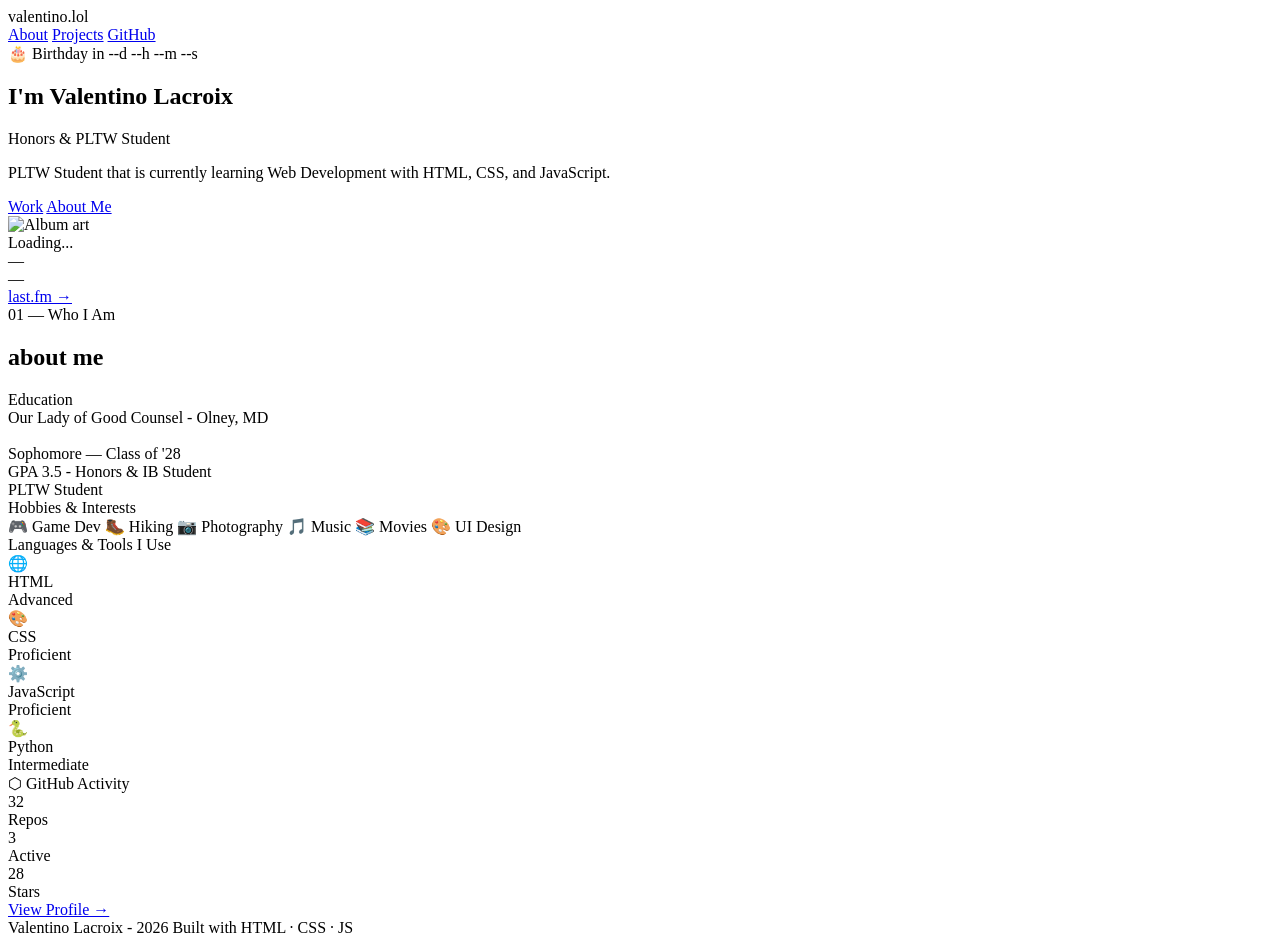
==== index.html @ 246610a3 "Update index.html" ====
<!DOCTYPE html>
<html lang="en">
<head>
  <meta charset="UTF-8">
  <meta name="viewport" content="width=device-width, initial-scale=1.0">
  <title>Portfolio</title>
  <link href="https://fonts.googleapis.com/css2?family=Syne:wght@400;600;700;800&family=DM+Mono:wght@300;400;500&display=swap" rel="stylesheet">
  <link rel="stylesheet" href="styles.css">
</head>
<body>

  <nav>
    <div class="nav-logo">valentino<span>.</span>lol</div>
    <div class="nav-links">
      <a href="#about">About</a>
      <a href="#projects">Projects</a>
      <a href="https://github.com" target="_blank">GitHub</a>
    </div>
  </nav>

  <!-- HERO -->
  <section id="hero">
    <div class="hero-bg">
      <div class="grid-lines"></div>
      <div class="hero-orb hero-orb-1"></div>
      <div class="hero-orb hero-orb-2"></div>
    </div>
    <div class="hero-content">

      <!-- Birthday Countdown -->
      <div class="bday-countdown" id="bday-countdown" title="">
        <span class="bday-label">🎂 Birthday in</span>
        <span class="bday-timer" id="bday-timer">--d --h --m --s</span>
      </div>

      <h1>
        I'm Valentino
        <span class="name-accent">Lacroix</span>
      </h1>
      <p class="hero-sub">Honors &amp; PLTW Student </p>
      <p class="hero-desc">
        PLTW Student that is currently learning Web Development with HTML, CSS, and JavaScript. 
      </p>
      <div class="hero-cta">
        <a href="#projects" class="btn-primary">Work</a>
        <a href="#about" class="btn-ghost">About Me</a>
      </div>

      <!-- Inline Now Playing -->
      <div class="hero-nowplaying" id="hero-nowplaying">
        <img id="hero-lastfm-art" src="" alt="Album art">
        <div class="hero-np-info">
          <div class="hero-np-status">
            <span class="status-dot" id="hero-status-dot"></span>
            <span id="hero-status-text">Loading...</span>
          </div>
          <div class="hero-np-track" id="hero-np-track">—</div>
          <div class="hero-np-artist" id="hero-np-artist">—</div>
        </div>
        <a href="https://www.last.fm/user/vacrtino" target="_blank" class="hero-np-lfm">last.fm →</a>
        <div class="lastfm-pulse" id="hero-lastfm-pulse"></div>
      </div>
    </div>
  </section>

  <!-- ABOUT -->
  <section id="about">
    <div class="section-label">01 — Who I Am</div>
    <h2>about me</h2>

    <div class="about-grid">

      <div class="info-card reveal">
        <div class="card-icon"></div>
        <div class="card-title">Education</div>
        <div class="card-content">

          Our Lady of Good Counsel - Olney, MD <br><br>
          <span style="color:var(--text-dim)">Sophomore — Class of '28<br>
          GPA 3.5 - Honors & IB Student<br>
          PLTW Student<br>
          </span>
          
        </div>
      </div>

      </div>

      <div class="info-card reveal" style="transition-delay:0.2s">
        <div class="card-icon"></div>
        <div class="card-title">Hobbies &amp; Interests</div>
        <div class="hobby-chips">
          <span class="chip">🎮 Game Dev</span>
          <span class="chip">🥾 Hiking</span>
          <span class="chip">📷 Photography</span>
          <span class="chip">🎵 Music</span>
          <span class="chip">📚 Movies</span>
          <span class="chip">🎨 UI Design</span>
        </div>
      </div>


      <div class="info-card skills-section reveal" style="transition-delay:0.4s">
        <div class="card-title">Languages &amp; Tools I Use</div>
        <div class="lang-grid">
          <div class="lang-item" style="--pct:85%">
            <span class="lang-icon">🌐</span>
            <div class="lang-name">HTML</div>
            <div class="lang-level">Advanced</div>
          </div>
          <div class="lang-item" style="--pct:80%">
            <span class="lang-icon">🎨</span>
            <div class="lang-name">CSS</div>
            <div class="lang-level">Proficient</div>
          </div>
          <div class="lang-item" style="--pct:75%">
            <span class="lang-icon">⚙️</span>
            <div class="lang-name">JavaScript</div>
            <div class="lang-level">Proficient</div>
          </div>
          <div class="lang-item" style="--pct:70%">
            <span class="lang-icon">🐍</span>
            <div class="lang-name">Python</div>
            <div class="lang-level">Intermediate</div>
          </div>
          </div>
        </div>
      </div>

    </div>
  </section>





      <!-- GitHub Banner -->
      <div class="github-banner reveal">
        <div class="gh-title">⬡ GitHub Activity</div>
        <div class="gh-stat"><div class="gh-num">32</div><div class="gh-label">Repos</div></div>
        <div class="gh-stat"><div class="gh-num">3</div><div class="gh-label">Active</div></div>
        <div class="gh-stat"><div class="gh-num">28</div><div class="gh-label">Stars</div></div>
        <a href="https://github.com/abcdefghijklmnopqrstuval" target="_blank" class="gh-link">View Profile →</a>
      </div>
    </div>
  </section>

  <footer>
    <span>Valentino Lacroix - 2026</span>
    <span style="color:var(--muted)">Built with HTML · CSS · JS</span>
  </footer>

  <script src="script.js"></script>
</body>
</html>
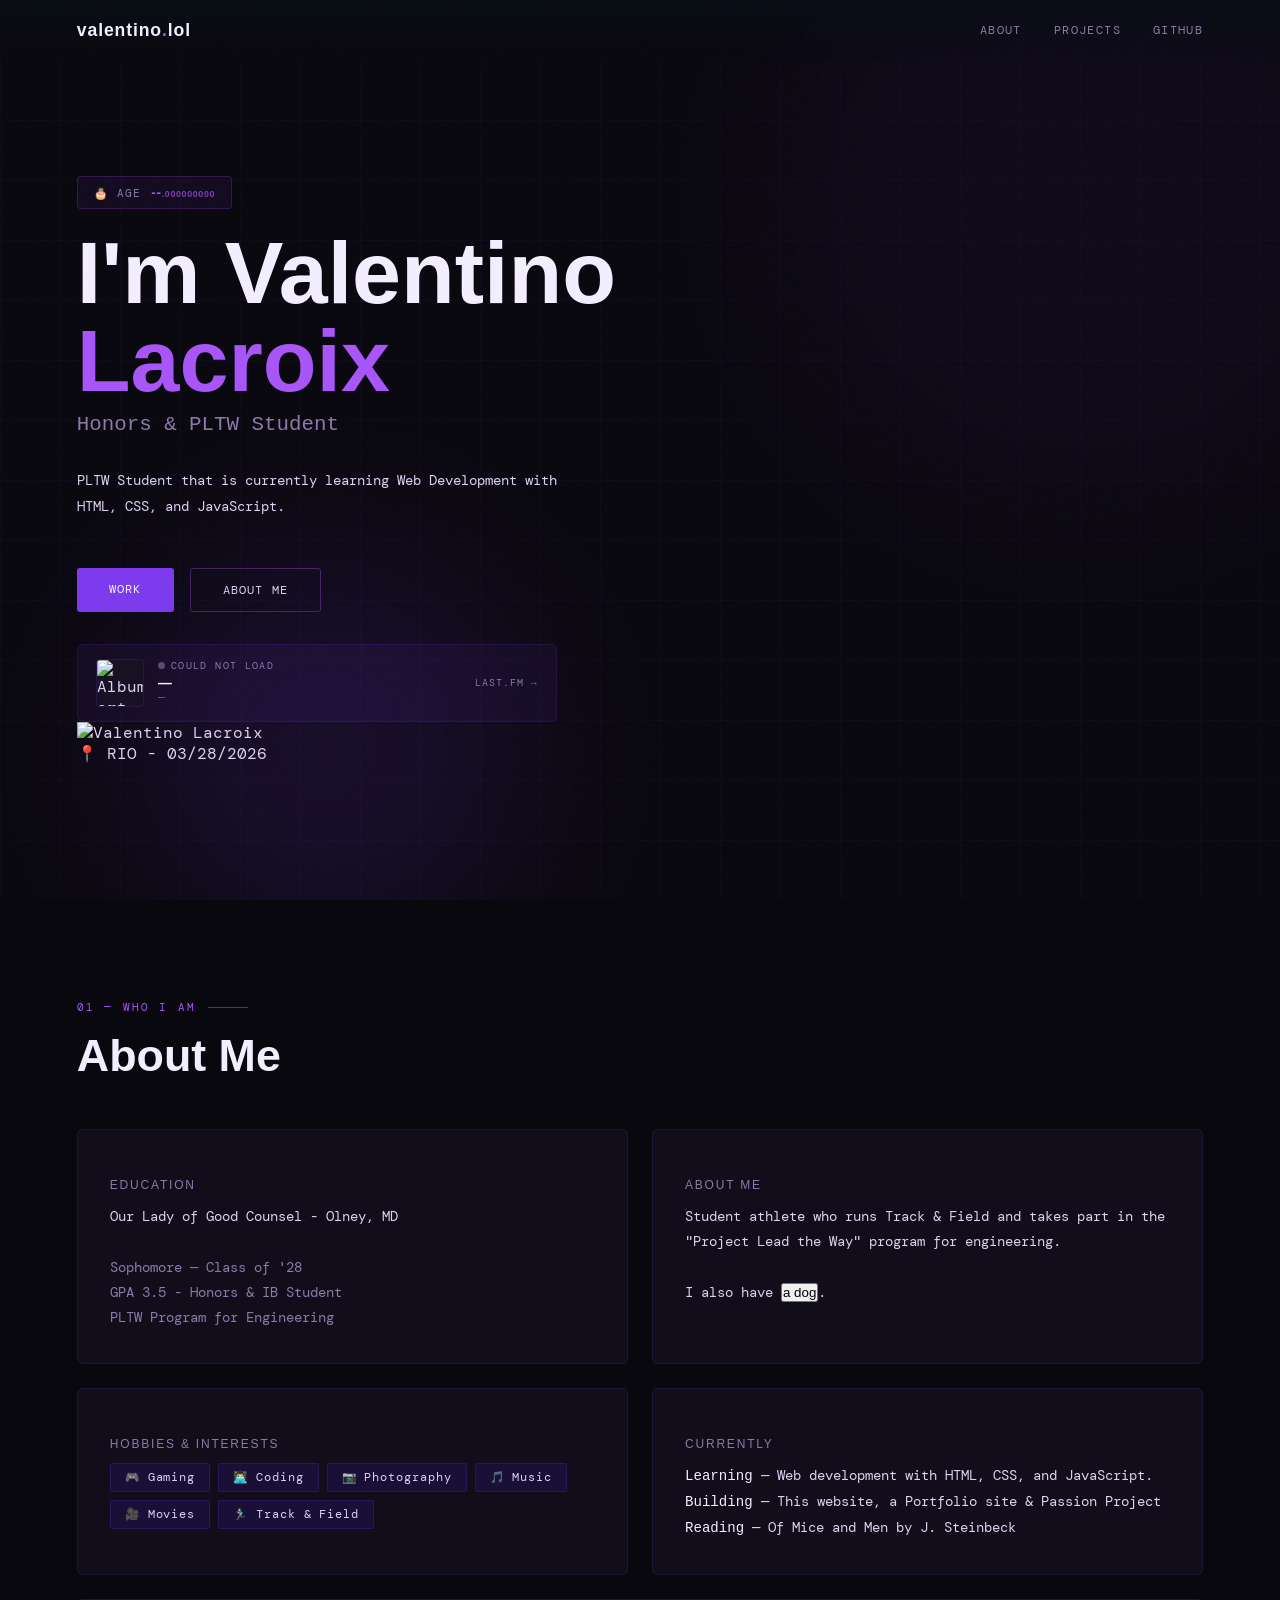
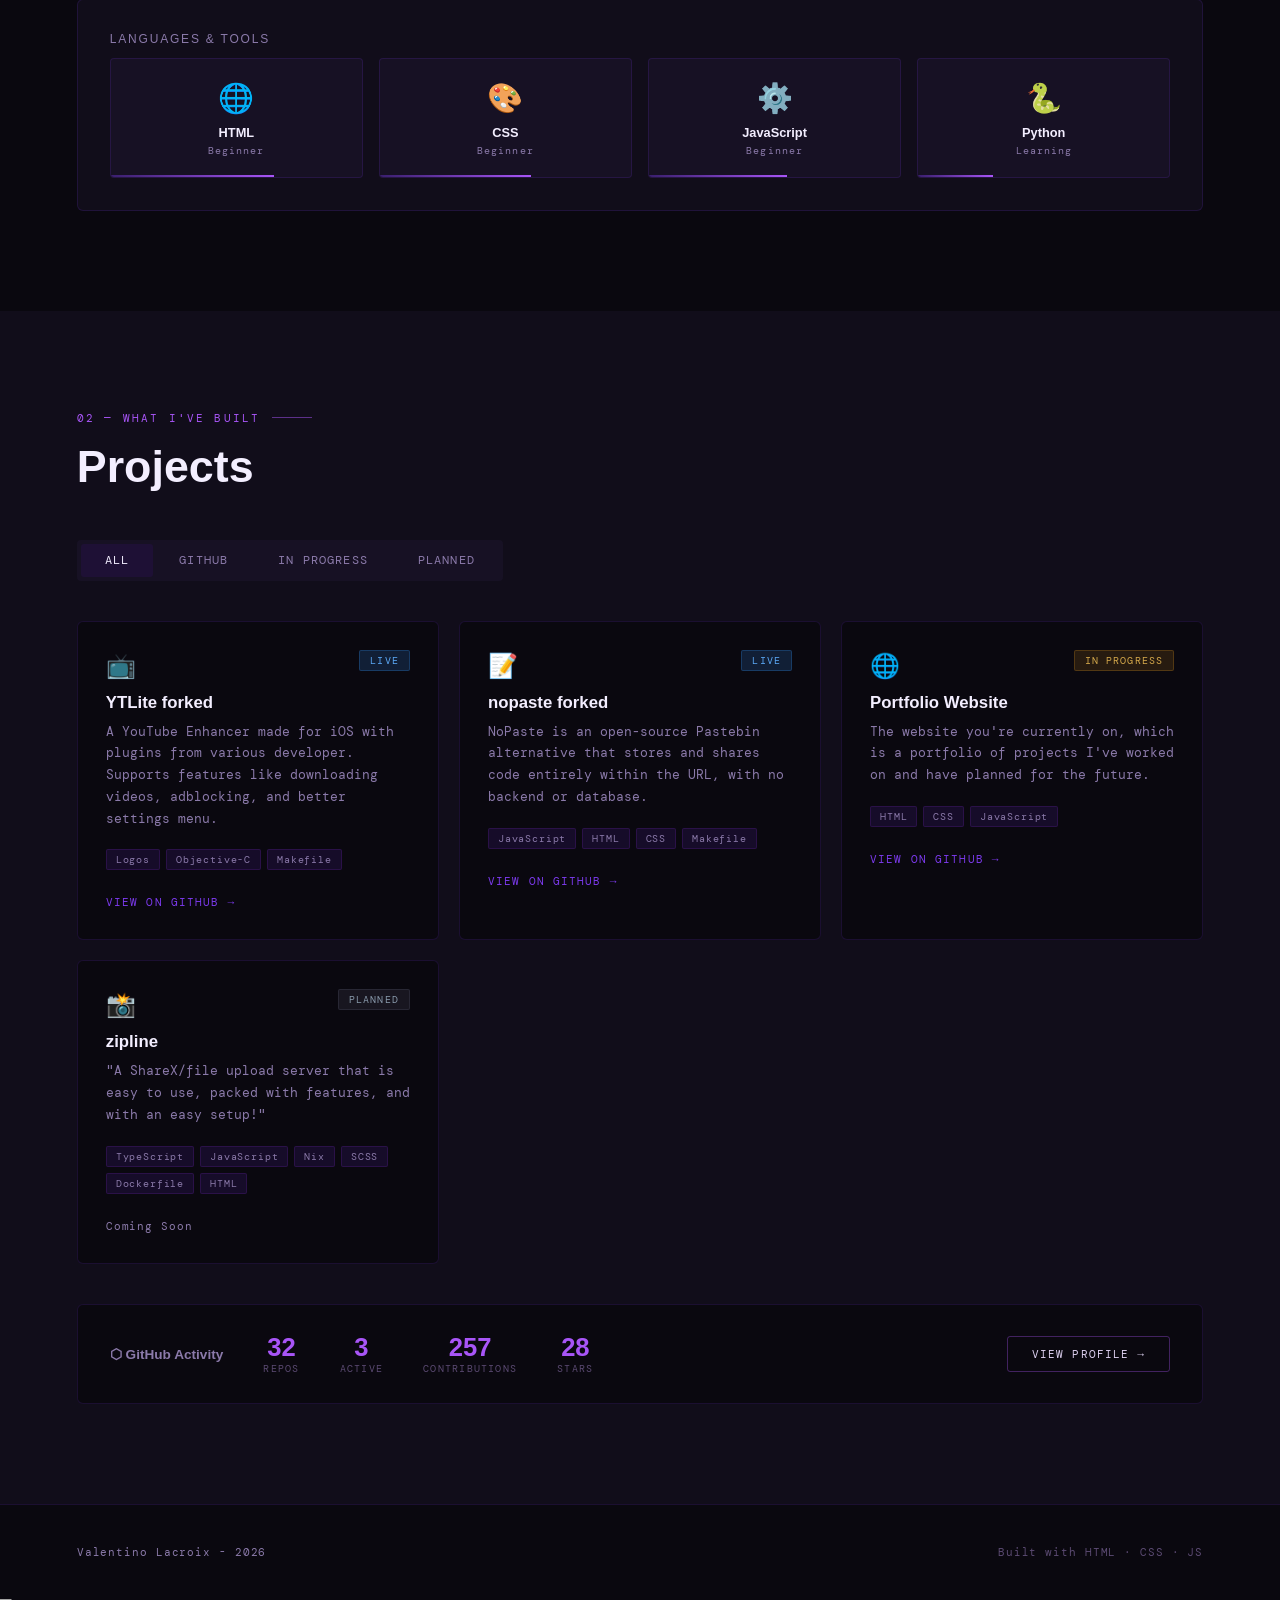
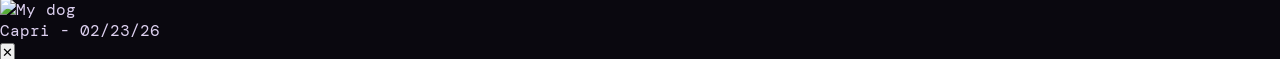
==== commit 751cf540: "final for portfolio" ====
--- a/index.html
+++ b/index.html
@@ -14,7 +14,7 @@
     <div class="nav-links">
       <a href="#about">About</a>
       <a href="#projects">Projects</a>
-      <a href="https://github.com" target="_blank">GitHub</a>
+      <a href="https://github.com/abcdefghijklmnopqrstuval" target="_blank">GitHub</a>
     </div>
   </nav>
 
@@ -27,12 +27,14 @@
     </div>
     <div class="hero-content">
 
-      <!-- Birthday Countdown -->
-      <div class="bday-countdown" id="bday-countdown" title="">
-        <span class="bday-label">🎂 Birthday in</span>
-        <span class="bday-timer" id="bday-timer">--d --h --m --s</span>
-      </div>
-
+      <!-- Live Age Counter -->
+      <div class="bday-countdown" id="bday-countdown">
+        <span class="bday-label">🎂 Age</span>
+        <span class="bday-timer"><span id="age-whole">--</span><span id="age-decimal" style="font-size:0.65em;opacity:0.7">.000000000</span></span>
+      </div>
+
+      <div class="hero-layout">
+      <div class="hero-text">
       <h1>
         I'm Valentino
         <span class="name-accent">Lacroix</span>
@@ -60,13 +62,26 @@
         <a href="https://www.last.fm/user/vacrtino" target="_blank" class="hero-np-lfm">last.fm →</a>
         <div class="lastfm-pulse" id="hero-lastfm-pulse"></div>
       </div>
-    </div>
+      </div><!-- end .hero-text -->
+
+      <!-- Hero Photo -->
+      <div class="hero-photo-col">
+        <div class="hero-photo-wrap">
+          <!-- Replace the src below with your actual photo URL or relative path -->
+          <img src="https://i.ibb.co/PGs2L98c/IMG-7497.jpg" alt="Valentino Lacroix" class="hero-photo-img">
+          <div class="hero-photo-caption">
+            <span class="hero-photo-caption-text">📍 RIO - 03/28/2026</span>
+          </div>
+        </div>
+      </div>
+      </div><!-- end .hero-layout -->
+    </div><!-- end .hero-content -->
   </section>
 
   <!-- ABOUT -->
   <section id="about">
     <div class="section-label">01 — Who I Am</div>
-    <h2>about me</h2>
+    <h2>About Me</h2>
 
     <div class="about-grid">
 
@@ -78,51 +93,65 @@
           Our Lady of Good Counsel - Olney, MD <br><br>
           <span style="color:var(--text-dim)">Sophomore — Class of '28<br>
           GPA 3.5 - Honors & IB Student<br>
-          PLTW Student<br>
+          PLTW Program for Engineering<br>
           </span>
           
         </div>
       </div>
 
+      <div class="info-card reveal" style="transition-delay:0.1s">
+        <div class="card-icon"></div>
+        <div class="card-title">About Me</div>
+        <div class="card-content">
+Student athlete who runs Track & Field and takes part in the "Project Lead the Way" program for engineering. <br><br>I also have <button class="dog-link" onclick="openDogModal(event)">a dog </button>.
+        </div>
       </div>
 
       <div class="info-card reveal" style="transition-delay:0.2s">
         <div class="card-icon"></div>
         <div class="card-title">Hobbies &amp; Interests</div>
         <div class="hobby-chips">
-          <span class="chip">🎮 Game Dev</span>
-          <span class="chip">🥾 Hiking</span>
+          <span class="chip">🎮 Gaming</span>
+          <span class="chip">👨🏻‍💻 Coding</span>
           <span class="chip">📷 Photography</span>
           <span class="chip">🎵 Music</span>
-          <span class="chip">📚 Movies</span>
-          <span class="chip">🎨 UI Design</span>
-        </div>
-      </div>
-
+          <span class="chip">🎥 Movies</span>
+          <span class="chip">🏃🏻‍♂️ Track & Field</span>
+        </div>
+      </div>
+
+      <div class="info-card reveal" style="transition-delay:0.3s">
+        <div class="card-icon"></div>
+        <div class="card-title">Currently</div>
+        <div class="card-content">
+          <strong>Learning</strong> — Web development with HTML, CSS, and JavaScript. <br>
+          <strong>Building</strong> — This website, a Portfolio site & Passion Project<br>
+          <strong>Reading</strong> — Of Mice and Men by J. Steinbeck <br>
+        </div>
+      </div>
 
       <div class="info-card skills-section reveal" style="transition-delay:0.4s">
-        <div class="card-title">Languages &amp; Tools I Use</div>
+        <div class="card-title">Languages &amp; Tools</div>
         <div class="lang-grid">
-          <div class="lang-item" style="--pct:85%">
+          <div class="lang-item" style="--pct:65%">
             <span class="lang-icon">🌐</span>
             <div class="lang-name">HTML</div>
-            <div class="lang-level">Advanced</div>
-          </div>
-          <div class="lang-item" style="--pct:80%">
+            <div class="lang-level">Beginner</div>
+          </div>
+          <div class="lang-item" style="--pct:60%">
             <span class="lang-icon">🎨</span>
             <div class="lang-name">CSS</div>
-            <div class="lang-level">Proficient</div>
-          </div>
-          <div class="lang-item" style="--pct:75%">
+            <div class="lang-level">Beginner</div>
+          </div>
+          <div class="lang-item" style="--pct:55%">
             <span class="lang-icon">⚙️</span>
             <div class="lang-name">JavaScript</div>
-            <div class="lang-level">Proficient</div>
-          </div>
-          <div class="lang-item" style="--pct:70%">
+            <div class="lang-level">Beginner</div>
+          </div>
+          <div class="lang-item" style="--pct:30%">
             <span class="lang-icon">🐍</span>
             <div class="lang-name">Python</div>
-            <div class="lang-level">Intermediate</div>
-          </div>
+            <div class="lang-level">Learning</div>
           </div>
         </div>
       </div>
@@ -131,17 +160,124 @@
   </section>
 
 
-
-
-
-      <!-- GitHub Banner -->
-      <div class="github-banner reveal">
-        <div class="gh-title">⬡ GitHub Activity</div>
-        <div class="gh-stat"><div class="gh-num">32</div><div class="gh-label">Repos</div></div>
-        <div class="gh-stat"><div class="gh-num">3</div><div class="gh-label">Active</div></div>
-        <div class="gh-stat"><div class="gh-num">28</div><div class="gh-label">Stars</div></div>
-        <a href="https://github.com/abcdefghijklmnopqrstuval" target="_blank" class="gh-link">View Profile →</a>
-      </div>
+  <!-- PROJECTS -->
+  <section id="projects">
+    <div class="section-label">02 — What I've Built</div>
+    <h2>Projects</h2>
+
+    <div class="projects-layout">
+      <div class="tab-row">
+        <button class="tab active" onclick="switchTab('all', this)">All</button>
+        <button class="tab" onclick="switchTab('github', this)">GitHub</button>
+        <button class="tab" onclick="switchTab('wip', this)">In Progress</button>
+        <button class="tab" onclick="switchTab('planned', this)">Planned</button>
+      </div>
+
+      <!-- ALL -->
+      <div class="tab-content active" id="tab-all">
+        <div class="project-card reveal">
+          <div class="project-top">
+            <span class="project-emoji">📺</span>
+            <span class="project-status status-live">Live</span>
+          </div>
+          <div class="project-name">YTLite <span class="forked-badge">forked</span></div>
+          <div class="project-desc">A YouTube Enhancer made for iOS with plugins from various developer. Supports features like downloading videos, adblocking, and better settings menu. </div>
+          <div class="project-tags">
+            <span class="ptag">Logos</span><span class="ptag">Objective-C</span><span class="ptag">Makefile</span>
+          </div>
+          <a href="https://github.com/abcdefghijklmnopqrstuval/YTLite" target="_blank" class="project-link">View on GitHub →</a>
+        </div>
+
+        <div class="project-card reveal" style="transition-delay:0.1s">
+          <div class="project-top">
+            <span class="project-emoji">📝</span>
+            <span class="project-status status-live">Live</span>
+          </div>
+          <div class="project-name">nopaste <span class="forked-badge">forked</span></div>
+          <div class="project-desc">NoPaste is an open-source Pastebin alternative that stores and shares code entirely within the URL, with no backend or database.</div>
+          <div class="project-tags">
+            <span class="ptag">JavaScript</span><span class="ptag">HTML</span><span class="ptag">CSS</span><span class="ptag">Makefile</span>
+          </div>
+          <a href="https://github.com/abcdefghijklmnopqrstuval/nopaste" target="_blank" class="project-link">View on GitHub →</a>
+        </div>
+
+        <div class="project-card reveal" style="transition-delay:0.15s">
+          <div class="project-top">
+            <span class="project-emoji">🌐</span>
+            <span class="project-status status-wip">In Progress</span>
+          </div>
+          <div class="project-name">Portfolio Website</div>
+          <div class="project-desc">The website you're currently on, which is a portfolio of projects I've worked on and have planned for the future. </div>
+          <div class="project-tags">
+            <span class="ptag">HTML</span><span class="ptag">CSS</span><span class="ptag">JavaScript</span>
+          </div>
+          <a href="https://github.com/abcdefghijklmnopqrstuval/abcdefghijklmnopqrstuval.github.io" target="_blank" class="project-link">View on GitHub →</a>
+        </div>
+
+        <div class="project-card reveal" style="transition-delay:0.25s">
+          <div class="project-top">
+            <span class="project-emoji">📸</span>
+            <span class="project-status status-planned">Planned</span>
+          </div>
+          <div class="project-name">zipline</div>
+          <div class="project-desc">"A ShareX/file upload server that is easy to use, packed with features, and with an easy setup!"</div>
+          <div class="project-tags">
+            <span class="ptag">TypeScript</span><span class="ptag">JavaScript</span><span class="ptag">Nix</span><span class="ptag">SCSS</span><span class="ptag">Dockerfile</span><span class="ptag">HTML</span>
+          </div>
+          <span style="color:var(--text-dim);font-size:0.7rem;letter-spacing:0.08em">Coming Soon</span>
+        </div>
+      </div><!-- end #tab-all -->
+
+      <!-- GITHUB -->
+      <div class="tab-content" id="tab-github">
+        <div class="project-card reveal">
+          <div class="project-top"><span class="project-emoji">📺</span><span class="project-status status-live">Live</span></div>
+          <div class="project-name">YTLite <span class="forked-badge">forked</span></div>
+          <div class="project-desc">A YouTube Enhancer made for iOS with plugins from various developer. Supports features like downloading videos, adblocking, and better settings menu.</div>
+          <div class="project-tags"><span class="ptag">Logos</span><span class="ptag">Objective-C</span><span class="ptag">Makefile</span></div>
+          <a href="https://github.com/abcdefghijklmnopqrstuval/YTLite" target="_blank" class="project-link">github.com/abcdefghijklmnopqrstuval/YTLite →</a>
+        </div>
+        <div class="project-card reveal" style="transition-delay:0.1s">
+          <div class="project-top"><span class="project-emoji">📝</span><span class="project-status status-live">Live</span></div>
+          <div class="project-name">nopaste <span class="forked-badge">forked</span></div>
+          <div class="project-desc">NoPaste is an open-source Pastebin alternative that stores and shares code entirely within the URL, with no backend or database.</div>
+          <div class="project-tags"><span class="ptag">JavaScript</span><span class="ptag">HTML</span><span class="ptag">CSS</span><span class="ptag">Makefile</span></div>
+          <a href="https://github.com/abcdefghijklmnopqrstuval/nopaste" target="_blank" class="project-link">github.com/abcdefghijklmnopqrstuval/nopaste →</a>
+        </div>
+      </div><!-- end #tab-github -->
+
+      <!-- WIP -->
+      <div class="tab-content" id="tab-wip">
+        <div class="project-card reveal">
+          <div class="project-top"><span class="project-emoji">🌐</span><span class="project-status status-wip">In Progress</span></div>
+          <div class="project-name">Portfolio Website</div>
+          <div class="project-desc">The website you're currently on, which is a portfolio of projects I've worked on and have planned for the future.</div>
+          <div class="project-tags"><span class="ptag">HTML</span><span class="ptag">CSS</span><span class="ptag">JavaScript</span></div>
+          <a href="https://github.com/abcdefghijklmnopqrstuval/abcdefghijklmnopqrstuval.github.io" target="_blank" class="project-link">View progress on GitHub →</a>
+        </div>
+      </div><!-- end #tab-wip -->
+
+      <!-- PLANNED -->
+      <div class="tab-content" id="tab-planned">
+        <div class="project-card reveal">
+          <div class="project-top"><span class="project-emoji">📸</span><span class="project-status status-planned">Planned</span></div>
+          <div class="project-name">zipline</div>
+          <div class="project-desc">"A ShareX/file upload server that is easy to use, packed with features, and with an easy setup!"</div>
+          <div class="project-tags"><span class="ptag">TypeScript</span><span class="ptag">JavaScript</span><span class="ptag">Nix</span><span class="ptag">SCSS</span><span class="ptag">Dockerfile</span><span class="ptag">HTML</span></div>
+          <span style="color:var(--text-dim);font-size:0.7rem">Coming Soon</span>
+        </div>
+      </div><!-- end #tab-planned -->
+
+    </div><!-- end .projects-layout -->
+
+    <!-- GitHub Banner — outside the tab grid so it always spans full width -->
+    <div class="github-banner reveal">
+      <div class="gh-title">⬡ GitHub Activity</div>
+      <div class="gh-stat"><div class="gh-num">32</div><div class="gh-label">Repos</div></div>
+      <div class="gh-stat"><div class="gh-num">3</div><div class="gh-label">Active</div></div>
+      <div class="gh-stat"><div class="gh-num">257</div><div class="gh-label">Contributions</div></div>
+      <div class="gh-stat"><div class="gh-num">28</div><div class="gh-label">Stars</div></div>
+      <a href="https://github.com/abcdefghijklmnopqrstuval" target="_blank" class="gh-link">View Profile →</a>
     </div>
   </section>
 
@@ -150,6 +286,15 @@
     <span style="color:var(--muted)">Built with HTML · CSS · JS</span>
   </footer>
 
+  <!-- Dog Photo Modal -->
+  <div class="dog-modal-overlay" id="dog-modal-overlay" onclick="closeDogModal()">
+    <div class="dog-modal-card" id="dog-modal-card" onclick="event.stopPropagation()">
+      <img src="https://i.ibb.co/TMZCz9xx/IMG-4483.jpg" alt="My dog" class="dog-modal-img" id="dog-modal-img">
+      <div class="dog-modal-caption">Capri - 02/23/26</div>
+      <button class="dog-modal-close" onclick="closeDogModal()">✕</button>
+    </div>
+  </div>
+
   <script src="script.js"></script>
 </body>
 </html>
--- a/styles.css
+++ b/styles.css
@@ -0,0 +1,1055 @@
+*, *::before, *::after {
+  box-sizing: border-box;
+  margin: 0;
+  padding: 0;
+}
+
+:root {
+  --bg: #0a080f;
+  --bg2: #110d1a;
+  --bg3: #171124;
+  --navy: #1e1035;
+  --blue: #3a1f6e;
+  --accent: #7c3aed;
+  --glow: #a855f7;
+  --muted: #5b4a72;
+  --text: #ddd0f0;
+  --text-dim: #8b7aaa;
+  --white: #f3eeff;
+  --border: rgba(124, 58, 237, 0.15);
+  --border-bright: rgba(168, 85, 247, 0.35);
+}
+
+html {
+  scroll-behavior: smooth;
+}
+
+body {
+  font-family: 'DM Mono', monospace;
+  background: var(--bg);
+  color: var(--text);
+  overflow-x: hidden;
+}
+
+/* ── Noise Overlay ── */
+body::before {
+  content: '';
+  position: fixed;
+  inset: 0;
+  background-image: url("data:image/svg+xml,%3Csvg viewBox='0 0 256 256' xmlns='http://www.w3.org/2000/svg'%3E%3Cfilter id='noise'%3E%3CfeTurbulence type='fractalNoise' baseFrequency='0.9' numOctaves='4' stitchTiles='stitch'/%3E%3C/filter%3E%3Crect width='100%25' height='100%25' filter='url(%23noise)' opacity='0.04'/%3E%3C/svg%3E");
+  pointer-events: none;
+  z-index: 1000;
+  opacity: 0.4;
+}
+
+/* ── Nav ── */
+nav {
+  position: fixed;
+  top: 0;
+  left: 0;
+  right: 0;
+  z-index: 500;
+  padding: 20px 6vw;
+  display: flex;
+  justify-content: space-between;
+  align-items: center;
+  background: linear-gradient(to bottom, rgba(8, 13, 20, 0.95), transparent);
+  backdrop-filter: blur(4px);
+}
+
+.nav-logo {
+  font-family: 'Syne', sans-serif;
+  font-weight: 800;
+  font-size: 1.1rem;
+  color: var(--white);
+  letter-spacing: 0.05em;
+}
+
+.nav-logo span {
+  color: var(--glow);
+}
+
+.nav-links {
+  display: flex;
+  gap: 32px;
+}
+
+.nav-links a {
+  font-size: 0.72rem;
+  letter-spacing: 0.12em;
+  text-transform: uppercase;
+  color: var(--text-dim);
+  text-decoration: none;
+  transition: color 0.2s;
+  position: relative;
+}
+
+.nav-links a::after {
+  content: '';
+  position: absolute;
+  bottom: -3px;
+  left: 0;
+  width: 0;
+  height: 1px;
+  background: var(--glow);
+  transition: width 0.3s ease;
+}
+
+.nav-links a:hover {
+  color: var(--white);
+}
+
+.nav-links a:hover::after {
+  width: 100%;
+}
+
+/* ── Hero ── */
+#hero {
+  min-height: 100vh;
+  display: flex;
+  align-items: center;
+  padding: 120px 6vw 80px;
+  position: relative;
+  overflow: hidden;
+}
+
+.hero-bg {
+  position: absolute;
+  inset: 0;
+  pointer-events: none;
+}
+
+.hero-orb {
+  position: absolute;
+  border-radius: 50%;
+  filter: blur(80px);
+  opacity: 0.12;
+}
+
+.hero-orb-1 {
+  width: 600px;
+  height: 600px;
+  background: #3a1f6e;
+  top: -100px;
+  right: -100px;
+  animation: drift1 8s ease-in-out infinite;
+}
+
+.hero-orb-2 {
+  width: 400px;
+  height: 400px;
+  background: #7c3aed;
+  bottom: -50px;
+  left: 10%;
+  animation: drift2 10s ease-in-out infinite;
+}
+
+@keyframes drift1 {
+  0%, 100% { transform: translate(0, 0); }
+  50%       { transform: translate(-30px, 30px); }
+}
+
+@keyframes drift2 {
+  0%, 100% { transform: translate(0, 0); }
+  50%       { transform: translate(20px, -20px); }
+}
+
+.grid-lines {
+  position: absolute;
+  inset: 0;
+  pointer-events: none;
+  background-image:
+    linear-gradient(rgba(124, 58, 237, 0.04) 1px, transparent 1px),
+    linear-gradient(90deg, rgba(124, 58, 237, 0.04) 1px, transparent 1px);
+  background-size: 60px 60px;
+}
+
+.hero-content {
+  position: relative;
+  max-width: 780px;
+}
+
+.hero-tag {
+  display: inline-flex;
+  align-items: center;
+  gap: 8px;
+  font-size: 0.7rem;
+  letter-spacing: 0.18em;
+  text-transform: uppercase;
+  color: var(--glow);
+  margin-bottom: 24px;
+  opacity: 0;
+  animation: fadeUp 0.6s 0.2s forwards;
+}
+
+.hero-tag::before {
+  content: '';
+  width: 24px;
+  height: 1px;
+  background: var(--glow);
+}
+
+h1 {
+  font-family: 'Syne', sans-serif;
+  font-size: clamp(3rem, 7vw, 5.5rem);
+  font-weight: 800;
+  line-height: 1.0;
+  color: var(--white);
+  margin-bottom: 8px;
+  opacity: 0;
+  animation: fadeUp 0.6s 0.35s forwards;
+}
+
+h1 .name-accent {
+  color: var(--glow);
+  display: block;
+}
+
+.hero-sub {
+  font-size: clamp(1rem, 2vw, 1.3rem);
+  color: var(--text-dim);
+  margin-bottom: 32px;
+  font-weight: 300;
+  opacity: 0;
+  animation: fadeUp 0.6s 0.5s forwards;
+}
+
+.hero-desc {
+  max-width: 520px;
+  font-size: 0.85rem;
+  line-height: 1.9;
+  color: var(--text);
+  margin-bottom: 48px;
+  opacity: 0;
+  animation: fadeUp 0.6s 0.65s forwards;
+}
+
+.hero-cta {
+  display: flex;
+  gap: 16px;
+  flex-wrap: wrap;
+  opacity: 0;
+  animation: fadeUp 0.6s 0.8s forwards;
+}
+
+/* ── Buttons ── */
+.btn-primary {
+  padding: 13px 32px;
+  font-family: 'DM Mono', monospace;
+  font-size: 0.75rem;
+  letter-spacing: 0.1em;
+  text-transform: uppercase;
+  background: var(--accent);
+  color: var(--white);
+  border: none;
+  border-radius: 3px;
+  cursor: pointer;
+  transition: all 0.2s;
+  text-decoration: none;
+  display: inline-block;
+  position: relative;
+  overflow: hidden;
+}
+
+.btn-primary::before {
+  content: '';
+  position: absolute;
+  inset: 0;
+  background: linear-gradient(45deg, transparent 30%, rgba(255, 255, 255, 0.1) 50%, transparent 70%);
+  transform: translateX(-100%);
+  transition: transform 0.4s;
+}
+
+.btn-primary:hover::before {
+  transform: translateX(100%);
+}
+
+.btn-primary:hover {
+  background: var(--glow);
+  transform: translateY(-2px);
+  box-shadow: 0 8px 24px rgba(59, 158, 255, 0.3);
+}
+
+.btn-ghost {
+  padding: 13px 32px;
+  font-family: 'DM Mono', monospace;
+  font-size: 0.75rem;
+  letter-spacing: 0.1em;
+  text-transform: uppercase;
+  background: transparent;
+  color: var(--text);
+  border: 1px solid var(--border-bright);
+  border-radius: 3px;
+  cursor: pointer;
+  transition: all 0.2s;
+  text-decoration: none;
+  display: inline-block;
+}
+
+.btn-ghost:hover {
+  border-color: var(--glow);
+  color: var(--white);
+  transform: translateY(-2px);
+}
+
+/* ── Sections ── */
+section {
+  padding: 100px 6vw;
+  width: 100%;
+  box-sizing: border-box;
+}
+
+.section-label {
+  font-size: 0.68rem;
+  letter-spacing: 0.2em;
+  text-transform: uppercase;
+  color: var(--glow);
+  display: flex;
+  align-items: center;
+  gap: 12px;
+  margin-bottom: 16px;
+}
+
+.section-label::after {
+  content: '';
+  flex: 0 0 40px;
+  height: 1px;
+  background: var(--glow);
+  opacity: 0.5;
+}
+
+h2 {
+  font-family: 'Syne', sans-serif;
+  font-weight: 700;
+  font-size: clamp(1.8rem, 3.5vw, 2.8rem);
+  color: var(--white);
+  margin-bottom: 48px;
+}
+
+/* ── About ── */
+#about {
+  background: var(--bg);
+}
+
+.about-grid {
+  display: grid;
+  grid-template-columns: 1fr 1fr;
+  gap: 24px;
+  width: 100%;
+}
+
+.info-card {
+  background: var(--bg2);
+  border: 1px solid var(--border);
+  border-radius: 6px;
+  padding: 32px;
+  transition: border-color 0.3s, transform 0.3s, box-shadow 0.3s;
+  position: relative;
+  overflow: hidden;
+}
+
+.info-card::before {
+  content: '';
+  position: absolute;
+  top: 0;
+  left: 0;
+  right: 0;
+  height: 2px;
+  background: linear-gradient(90deg, transparent, var(--accent), transparent);
+  opacity: 0;
+  transition: opacity 0.3s;
+}
+
+.info-card:hover {
+  border-color: var(--border-bright);
+  transform: translateY(-4px);
+  box-shadow: 0 16px 40px rgba(0, 0, 0, 0.4);
+}
+
+.info-card:hover::before {
+  opacity: 1;
+}
+
+.card-icon {
+  font-size: 1.4rem;
+  margin-bottom: 16px;
+  filter: grayscale(0.3);
+}
+
+.card-title {
+  font-family: 'Syne', sans-serif;
+  font-size: 0.75rem;
+  letter-spacing: 0.15em;
+  text-transform: uppercase;
+  color: var(--text-dim);
+  margin-bottom: 12px;
+}
+
+.card-content {
+  font-size: 0.88rem;
+  line-height: 1.8;
+  color: var(--text);
+}
+
+.card-content strong {
+  color: var(--white);
+  font-weight: 500;
+}
+
+/* ── Hobby Chips ── */
+.hobby-chips {
+  display: flex;
+  flex-wrap: wrap;
+  gap: 8px;
+  margin-top: 4px;
+}
+
+.chip {
+  padding: 6px 14px;
+  border-radius: 2px;
+  font-size: 0.72rem;
+  letter-spacing: 0.08em;
+  background: rgba(52, 26, 122, 0.3);
+  border: 1px solid rgba(95, 45, 210, 0.2);
+  color: var(--text);
+  cursor: default;
+  transition: all 0.2s;
+}
+
+.chip:hover {
+  background: rgba(95, 45, 210, 0.2);
+  border-color: var(--accent);
+  color: var(--white);
+}
+
+/* ── Languages ── */
+.skills-section {
+  grid-column: 1 / -1;
+}
+
+.lang-grid {
+  display: flex;
+  gap: 16px;
+  flex-wrap: wrap;
+}
+
+.lang-item {
+  flex: 1;
+  min-width: 120px;
+  background: var(--bg3);
+  border: 1px solid var(--border);
+  border-radius: 4px;
+  padding: 20px 16px;
+  text-align: center;
+  transition: all 0.25s;
+  position: relative;
+  overflow: hidden;
+}
+
+.lang-item::after {
+  content: '';
+  position: absolute;
+  bottom: 0;
+  left: 0;
+  height: 2px;
+  width: var(--pct);
+  background: linear-gradient(90deg, var(--blue), var(--glow));
+}
+
+.lang-item:hover {
+  border-color: var(--border-bright);
+  background: var(--navy);
+  transform: translateY(-3px);
+}
+
+.lang-icon {
+  font-size: 1.8rem;
+  margin-bottom: 8px;
+  display: block;
+}
+
+.lang-name {
+  font-family: 'Syne', sans-serif;
+  font-size: 0.8rem;
+  font-weight: 600;
+  color: var(--white);
+}
+
+.lang-level {
+  font-size: 0.65rem;
+  color: var(--text-dim);
+  margin-top: 4px;
+  letter-spacing: 0.1em;
+}
+
+/* ── Projects ── */
+#projects {
+  background: var(--bg2);
+}
+
+.projects-layout {
+  width: 100%;
+}
+
+.tab-row {
+  display: flex;
+  gap: 2px;
+  margin-bottom: 40px;
+  background: var(--bg3);
+  border-radius: 4px;
+  padding: 4px;
+  width: fit-content;
+}
+
+.tab {
+  padding: 9px 24px;
+  font-family: 'DM Mono', monospace;
+  font-size: 0.72rem;
+  letter-spacing: 0.1em;
+  text-transform: uppercase;
+  color: var(--text-dim);
+  background: transparent;
+  border: none;
+  border-radius: 3px;
+  cursor: pointer;
+  transition: all 0.2s;
+}
+
+.tab.active {
+  background: var(--navy);
+  color: var(--white);
+}
+
+.tab:hover:not(.active) {
+  color: var(--text);
+}
+
+.tab-content {
+  display: none;
+}
+
+.tab-content.active {
+  display: grid;
+  grid-template-columns: repeat(auto-fill, minmax(300px, 1fr));
+  gap: 20px;
+}
+
+.project-card {
+  background: var(--bg);
+  border: 1px solid var(--border);
+  border-radius: 6px;
+  padding: 28px;
+  transition: all 0.3s;
+  position: relative;
+  overflow: hidden;
+}
+
+.project-card::before {
+  content: '';
+  position: absolute;
+  top: 0;
+  left: 0;
+  right: 0;
+  height: 1px;
+  background: linear-gradient(90deg, transparent, var(--accent), transparent);
+  transform: scaleX(0);
+  transition: transform 0.3s;
+}
+
+.project-card:hover {
+  border-color: var(--border-bright);
+  transform: translateY(-5px);
+  box-shadow: 0 20px 50px rgba(0, 0, 0, 0.5);
+}
+
+.project-card:hover::before {
+  transform: scaleX(1);
+}
+
+.project-top {
+  display: flex;
+  justify-content: space-between;
+  align-items: flex-start;
+  margin-bottom: 12px;
+}
+
+.project-emoji {
+  font-size: 1.5rem;
+}
+
+.project-status {
+  font-size: 0.6rem;
+  letter-spacing: 0.12em;
+  text-transform: uppercase;
+  padding: 3px 10px;
+  border-radius: 2px;
+}
+
+.status-live {
+  background: rgba(45, 125, 210, 0.2);
+  color: #5ba8f5;
+  border: 1px solid rgba(45, 125, 210, 0.3);
+}
+
+.status-wip {
+  background: rgba(210, 140, 30, 0.15);
+  color: #d4a84b;
+  border: 1px solid rgba(210, 140, 30, 0.25);
+}
+
+.status-planned {
+  background: rgba(80, 80, 100, 0.2);
+  color: #8899aa;
+  border: 1px solid rgba(80, 80, 100, 0.3);
+}
+
+.project-name {
+  font-family: 'Syne', sans-serif;
+  font-weight: 700;
+  font-size: 1.05rem;
+  color: var(--white);
+  margin-bottom: 8px;
+}
+
+.project-desc {
+  font-size: 0.8rem;
+  line-height: 1.7;
+  color: var(--text-dim);
+  margin-bottom: 20px;
+}
+
+.project-tags {
+  display: flex;
+  gap: 6px;
+  flex-wrap: wrap;
+  margin-bottom: 20px;
+}
+
+.ptag {
+  font-size: 0.65rem;
+  letter-spacing: 0.08em;
+  padding: 3px 9px;
+  background: rgba(60, 26, 122, 0.25);
+  border: 1px solid rgba(136, 45, 210, 0.18);
+  border-radius: 2px;
+  color: var(--text-dim);
+}
+
+.project-link {
+  font-size: 0.7rem;
+  letter-spacing: 0.1em;
+  text-transform: uppercase;
+  color: var(--accent);
+  text-decoration: none;
+  display: inline-flex;
+  align-items: center;
+  gap: 6px;
+  transition: color 0.2s, gap 0.2s;
+}
+
+.project-link:hover {
+  color: var(--glow);
+  gap: 10px;
+}
+
+/* ── GitHub Banner ── */
+.github-banner {
+  margin-top: 40px;
+  padding: 28px 32px;
+  background: var(--bg);
+  border: 1px solid var(--border);
+  border-radius: 6px;
+  display: flex;
+  align-items: center;
+  gap: 40px;
+  flex-wrap: wrap;
+}
+
+.gh-title {
+  font-family: 'Syne', sans-serif;
+  font-size: 0.85rem;
+  color: var(--text-dim);
+  font-weight: 600;
+  flex: 0 0 auto;
+}
+
+.gh-stat {
+  text-align: center;
+}
+
+.gh-num {
+  font-family: 'Syne', sans-serif;
+  font-size: 1.6rem;
+  font-weight: 800;
+  color: var(--glow);
+}
+
+.gh-label {
+  font-size: 0.65rem;
+  letter-spacing: 0.12em;
+  text-transform: uppercase;
+  color: var(--muted);
+}
+
+.gh-link {
+  margin-left: auto;
+  padding: 10px 24px;
+  font-family: 'DM Mono', monospace;
+  font-size: 0.7rem;
+  letter-spacing: 0.1em;
+  text-transform: uppercase;
+  background: transparent;
+  border: 1px solid var(--border-bright);
+  color: var(--text);
+  border-radius: 3px;
+  cursor: pointer;
+  transition: all 0.2s;
+  text-decoration: none;
+}
+
+.gh-link:hover {
+  background: var(--navy);
+  border-color: var(--glow);
+  color: var(--white);
+}
+
+/* ── Footer ── */
+footer {
+  padding: 40px 6vw;
+  border-top: 1px solid var(--border);
+  display: flex;
+  justify-content: space-between;
+  align-items: center;
+  font-size: 0.7rem;
+  color: var(--text-dim);
+  letter-spacing: 0.08em;
+}
+
+/* ── Animations ── */
+@keyframes fadeUp {
+  from {
+    opacity: 0;
+    transform: translateY(20px);
+  }
+  to {
+    opacity: 1;
+    transform: translateY(0);
+  }
+}
+
+.reveal {
+  opacity: 0;
+  transform: translateY(24px);
+  transition: opacity 0.6s ease, transform 0.6s ease;
+}
+
+.reveal.visible {
+  opacity: 1;
+  transform: translateY(0);
+}
+
+/* ── Scrollbar ── */
+::-webkit-scrollbar { width: 4px; }
+::-webkit-scrollbar-track { background: var(--bg); }
+::-webkit-scrollbar-thumb { background: var(--blue); border-radius: 2px; }
+
+/* ── Now Playing / Last.fm ── */
+#nowplaying {
+  background: var(--bg2);
+}
+
+.lastfm-wrapper {
+  width: 100%;
+}
+
+.lastfm-card {
+  display: flex;
+  align-items: center;
+  gap: 32px;
+  background: var(--bg);
+  border: 1px solid var(--border);
+  border-radius: 8px;
+  padding: 32px;
+  transition: border-color 0.3s, box-shadow 0.3s;
+  flex-wrap: wrap;
+}
+
+.lastfm-card:hover {
+  border-color: var(--border-bright);
+  box-shadow: 0 16px 48px rgba(0, 0, 0, 0.4);
+}
+
+.lastfm-art-wrap {
+  position: relative;
+  flex-shrink: 0;
+}
+
+.lastfm-art-wrap img {
+  width: 100px;
+  height: 100px;
+  border-radius: 6px;
+  object-fit: cover;
+  display: block;
+  background: var(--bg3);
+  border: 1px solid var(--border);
+}
+
+/* Pulsing ring shown when currently scrobbling */
+.lastfm-pulse {
+  position: absolute;
+  inset: -5px;
+  border-radius: 10px;
+  border: 2px solid var(--glow);
+  opacity: 0;
+  pointer-events: none;
+  animation: pulseRing 2s ease-in-out infinite;
+}
+
+.lastfm-pulse.active {
+  opacity: 1;
+}
+
+@keyframes pulseRing {
+  0%, 100% { opacity: 0.6; transform: scale(1); }
+  50%       { opacity: 0.15; transform: scale(1.06); }
+}
+
+.lastfm-info {
+  flex: 1;
+  min-width: 180px;
+}
+
+.lastfm-status {
+  display: flex;
+  align-items: center;
+  gap: 8px;
+  font-size: 0.68rem;
+  letter-spacing: 0.14em;
+  text-transform: uppercase;
+  color: var(--text-dim);
+  margin-bottom: 10px;
+}
+
+.status-dot {
+  width: 7px;
+  height: 7px;
+  border-radius: 50%;
+  background: var(--muted);
+  flex-shrink: 0;
+  transition: background 0.3s;
+}
+
+.status-dot.live {
+  background: var(--glow);
+  box-shadow: 0 0 6px var(--glow);
+  animation: dotPulse 1.5s ease-in-out infinite;
+}
+
+@keyframes dotPulse {
+  0%, 100% { opacity: 1; }
+  50%       { opacity: 0.4; }
+}
+
+.lastfm-track {
+  font-family: 'Syne', sans-serif;
+  font-size: 1.15rem;
+  font-weight: 700;
+  color: var(--white);
+  margin-bottom: 4px;
+  white-space: nowrap;
+  overflow: hidden;
+  text-overflow: ellipsis;
+  max-width: 400px;
+}
+
+.lastfm-artist {
+  font-size: 0.9rem;
+  color: var(--accent);
+  margin-bottom: 4px;
+}
+
+.lastfm-album {
+  font-size: 0.75rem;
+  color: var(--text-dim);
+  font-style: italic;
+}
+
+.lastfm-scrobbles {
+  text-align: right;
+  display: flex;
+  flex-direction: column;
+  align-items: flex-end;
+  gap: 6px;
+  margin-left: auto;
+}
+
+.lastfm-link {
+  font-size: 0.68rem;
+  letter-spacing: 0.1em;
+  text-transform: uppercase;
+  color: var(--accent);
+  text-decoration: none;
+  transition: color 0.2s;
+  margin-top: 4px;
+}
+
+.lastfm-link:hover {
+  color: var(--glow);
+}
+
+.lastfm-error {
+  font-size: 0.8rem;
+  color: var(--text-dim);
+  font-style: italic;
+}
+
+/* ── Birthday Countdown ── */
+.bday-countdown {
+  display: inline-flex;
+  align-items: center;
+  gap: 10px;
+  margin-bottom: 20px;
+  padding: 8px 16px;
+  background: rgba(124, 58, 237, 0.08);
+  border: 1px solid rgba(168, 85, 247, 0.2);
+  border-radius: 4px;
+  cursor: default;
+  transition: background 0.2s, border-color 0.2s;
+  position: relative;
+  opacity: 0;
+  animation: fadeUp 0.6s 0.05s forwards;
+}
+
+.bday-countdown:hover {
+  background: rgba(124, 58, 237, 0.15);
+  border-color: rgba(168, 85, 247, 0.45);
+}
+
+.bday-countdown:hover .bday-timer::after {
+  opacity: 1;
+}
+
+.bday-label {
+  font-size: 0.68rem;
+  letter-spacing: 0.1em;
+  text-transform: uppercase;
+  color: var(--text-dim);
+}
+
+.bday-timer {
+  font-family: 'Syne', sans-serif;
+  font-size: 0.85rem;
+  font-weight: 700;
+  color: var(--glow);
+  letter-spacing: 0.05em;
+  font-variant-numeric: tabular-nums;
+}
+
+/* Tooltip on hover showing age + birthday */
+.bday-tooltip {
+  position: absolute;
+  top: calc(100% + 8px);
+  left: 0;
+  background: var(--bg3);
+  border: 1px solid var(--border-bright);
+  border-radius: 4px;
+  padding: 8px 14px;
+  font-size: 0.72rem;
+  color: var(--text);
+  white-space: nowrap;
+  pointer-events: none;
+  opacity: 0;
+  transform: translateY(-4px);
+  transition: opacity 0.2s, transform 0.2s;
+  z-index: 10;
+}
+
+.bday-countdown:hover .bday-tooltip {
+  opacity: 1;
+  transform: translateY(0);
+}
+
+/* ── Hero Inline Now Playing ── */
+.hero-nowplaying {
+  display: flex;
+  align-items: center;
+  gap: 14px;
+  margin-top: 32px;
+  padding: 14px 18px;
+  background: rgba(124, 58, 237, 0.07);
+  border: 1px solid var(--border);
+  border-radius: 6px;
+  max-width: 480px;
+  position: relative;
+  overflow: hidden;
+  transition: border-color 0.3s, background 0.3s;
+}
+
+.hero-nowplaying:hover {
+  border-color: var(--border-bright);
+  background: rgba(124, 58, 237, 0.12);
+}
+
+.hero-nowplaying img {
+  width: 48px;
+  height: 48px;
+  border-radius: 4px;
+  object-fit: cover;
+  flex-shrink: 0;
+  background: var(--bg3);
+  border: 1px solid var(--border);
+}
+
+.hero-np-info {
+  flex: 1;
+  min-width: 0;
+}
+
+.hero-np-status {
+  display: flex;
+  align-items: center;
+  gap: 6px;
+  font-size: 0.62rem;
+  letter-spacing: 0.14em;
+  text-transform: uppercase;
+  color: var(--text-dim);
+  margin-bottom: 3px;
+}
+
+.hero-np-track {
+  font-family: 'Syne', sans-serif;
+  font-size: 0.88rem;
+  font-weight: 700;
+  color: var(--white);
+  white-space: nowrap;
+  overflow: hidden;
+  text-overflow: ellipsis;
+}
+
+.hero-np-artist {
+  font-size: 0.72rem;
+  color: var(--accent);
+  white-space: nowrap;
+  overflow: hidden;
+  text-overflow: ellipsis;
+}
+
+.hero-np-lfm {
+  font-size: 0.62rem;
+  letter-spacing: 0.1em;
+  text-transform: uppercase;
+  color: var(--text-dim);
+  text-decoration: none;
+  flex-shrink: 0;
+  transition: color 0.2s;
+}
+
+.hero-np-lfm:hover {
+  color: var(--glow);
+}
+
+/* reuse pulse from lastfm card */
+.hero-nowplaying .lastfm-pulse {
+  inset: -4px;
+  border-radius: 8px;
+}
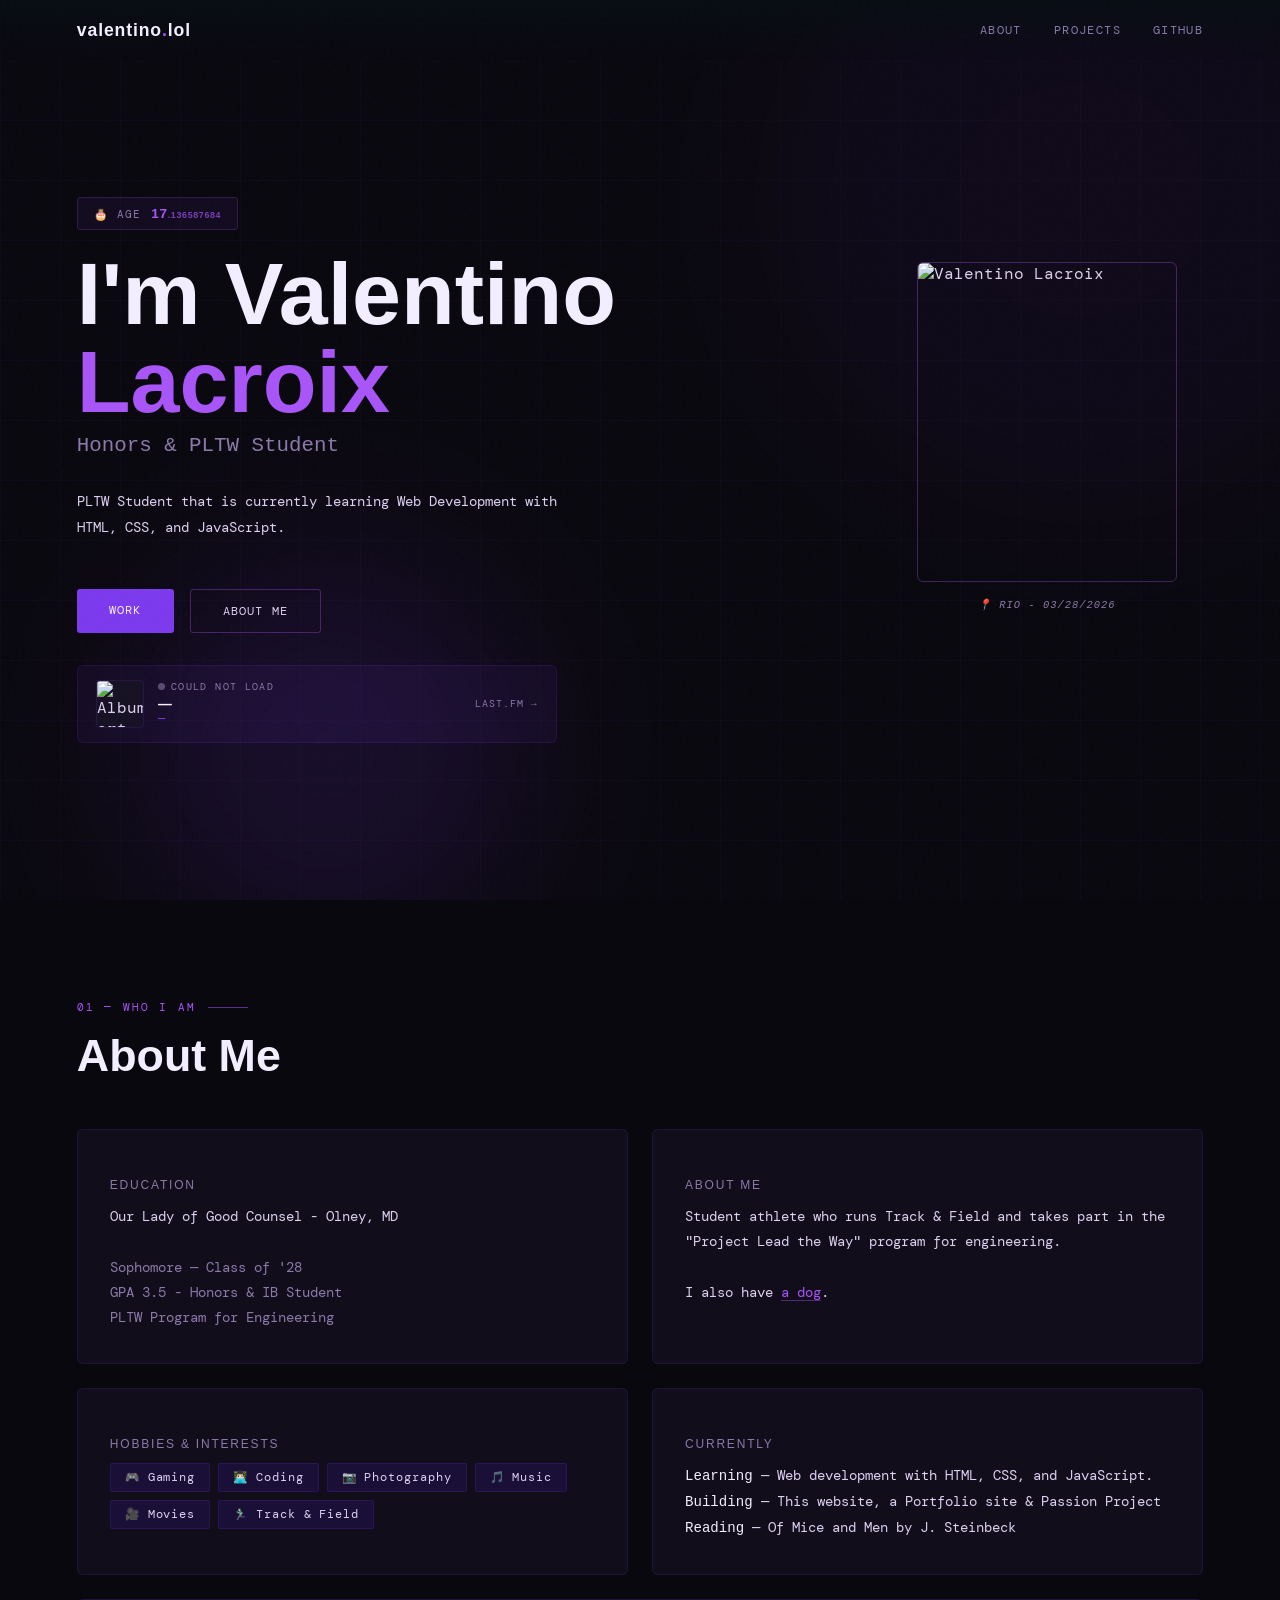
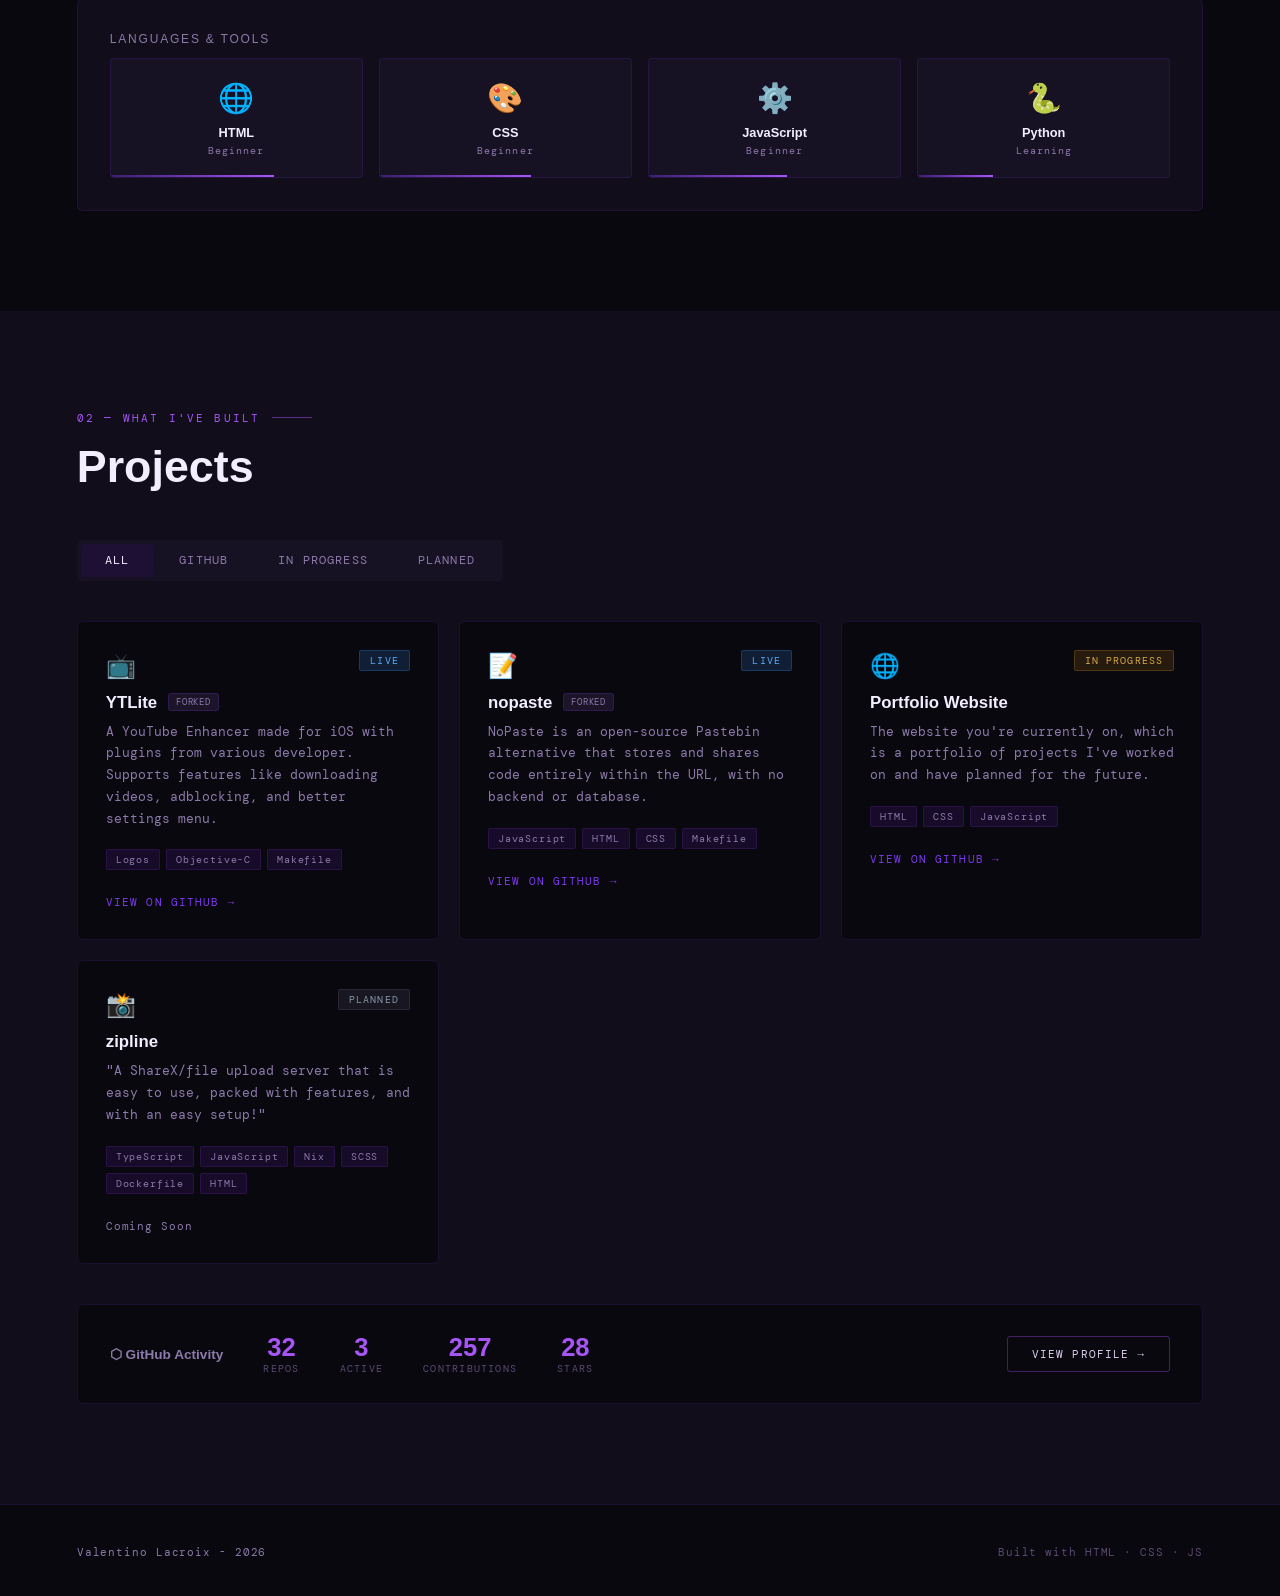
==== commit bae59d30: "add the new favicon" ====
--- a/index.html
+++ b/index.html
@@ -6,6 +6,7 @@
   <title>Portfolio</title>
   <link href="https://fonts.googleapis.com/css2?family=Syne:wght@400;600;700;800&family=DM+Mono:wght@300;400;500&display=swap" rel="stylesheet">
   <link rel="stylesheet" href="styles.css">
+  <link rel="icon" type="image/x-icon" href="favicon.ico">
 </head>
 <body>
 
--- a/styles.css
+++ b/styles.css
@@ -166,7 +166,8 @@
 
 .hero-content {
   position: relative;
-  max-width: 780px;
+  width: 100%;
+  max-width: 1100px;
 }
 
 .hero-tag {
@@ -267,7 +268,7 @@
 .btn-primary:hover {
   background: var(--glow);
   transform: translateY(-2px);
-  box-shadow: 0 8px 24px rgba(59, 158, 255, 0.3);
+  box-shadow: 0 8px 24px rgba(111, 59, 255, 0.3);
 }
 
 .btn-ghost {
@@ -1053,3 +1054,218 @@
   inset: -4px;
   border-radius: 8px;
 }
+/* ── Hero Two-Column Layout ── */
+.hero-layout {
+  display: flex;
+  align-items: flex-start;
+  gap: 60px;
+  width: 100%;
+  max-width: 1100px;
+}
+
+.hero-text {
+  flex: 1;
+  min-width: 0;
+}
+
+/* ── Hero Photo ── */
+.hero-photo-col {
+  flex-shrink: 0;
+  display: flex;
+  align-items: flex-start;
+  padding-top: 12px;
+  opacity: 0;
+  animation: fadeUp 0.6s 0.9s forwards;
+}
+
+.hero-photo-wrap {
+  position: relative;
+}
+
+.hero-photo-img {
+  width: 260px;
+  height: 320px;
+  object-fit: cover;
+  border-radius: 6px;
+  border: 1px solid var(--border-bright);
+  display: block;
+  filter: grayscale(15%);
+  transition: filter 0.3s, border-color 0.3s, box-shadow 0.3s;
+}
+
+.hero-photo-img:hover {
+  filter: grayscale(0%);
+  border-color: var(--glow);
+  box-shadow: 0 12px 40px rgba(124, 58, 237, 0.25);
+}
+
+.hero-photo-caption {
+  margin-top: 10px;
+  text-align: center;
+}
+
+.hero-photo-caption-text {
+  font-size: 0.65rem;
+  letter-spacing: 0.1em;
+  color: var(--text-dim);
+  font-style: italic;
+}
+
+/* ── Age Counter (replaces countdown) ── */
+.bday-label {
+  font-size: 0.68rem;
+  letter-spacing: 0.1em;
+  text-transform: uppercase;
+  color: var(--text-dim);
+}
+
+/* ── Dog Link ── */
+.dog-link {
+  color: var(--glow);
+  text-decoration: underline;
+  text-decoration-color: rgba(168, 85, 247, 0.4);
+  text-underline-offset: 3px;
+  transition: color 0.2s, text-decoration-color 0.2s;
+}
+
+.dog-link:hover {
+  color: var(--white);
+  text-decoration-color: var(--glow);
+}
+
+/* ── Responsive: stack hero on smaller screens ── */
+@media (max-width: 860px) {
+  .hero-layout {
+    flex-direction: column-reverse;
+    gap: 32px;
+  }
+  .hero-photo-col {
+    width: 100%;
+    justify-content: center;
+  }
+  .hero-photo-img {
+    width: 180px;
+    height: 220px;
+  }
+  .hero-content {
+    max-width: 100%;
+  }
+}
+
+/* ── Forked Badge ── */
+.forked-badge {
+  font-family: 'DM Mono', monospace;
+  font-size: 0.55rem;
+  font-weight: 400;
+  letter-spacing: 0.1em;
+  text-transform: uppercase;
+  color: var(--text-dim);
+  background: rgba(80, 60, 120, 0.25);
+  border: 1px solid rgba(124, 58, 237, 0.2);
+  border-radius: 3px;
+  padding: 2px 7px;
+  vertical-align: middle;
+  margin-left: 6px;
+  position: relative;
+  top: -1px;
+}
+
+/* ── Dog Modal ── */
+.dog-link {
+  background: none;
+  border: none;
+  padding: 0;
+  font-family: inherit;
+  font-size: inherit;
+  cursor: pointer;
+  color: var(--glow);
+  text-decoration: underline;
+  text-decoration-color: rgba(168, 85, 247, 0.4);
+  text-underline-offset: 3px;
+  transition: color 0.2s, text-decoration-color 0.2s;
+}
+
+.dog-link:hover {
+  color: var(--white);
+  text-decoration-color: var(--glow);
+}
+
+.dog-modal-overlay {
+  position: fixed;
+  inset: 0;
+  z-index: 900;
+  display: flex;
+  align-items: center;
+  justify-content: center;
+  background: rgba(8, 5, 15, 0);
+  backdrop-filter: blur(0px);
+  pointer-events: none;
+  transition: background 0.3s ease, backdrop-filter 0.3s ease;
+}
+
+.dog-modal-overlay.open {
+  background: rgba(8, 5, 15, 0.75);
+  backdrop-filter: blur(12px);
+  pointer-events: all;
+}
+
+.dog-modal-card {
+  position: relative;
+  background: var(--bg2);
+  border: 1px solid var(--border-bright);
+  border-radius: 16px;
+  overflow: hidden;
+  box-shadow: 0 32px 80px rgba(0, 0, 0, 0.7), 0 0 0 1px rgba(168, 85, 247, 0.1);
+  transform: scale(0.72) translateY(24px);
+  opacity: 0;
+  transition: transform 0.38s cubic-bezier(0.34, 1.56, 0.64, 1), opacity 0.25s ease;
+  max-width: 340px;
+  width: 90vw;
+}
+
+.dog-modal-overlay.open .dog-modal-card {
+  transform: scale(1) translateY(0);
+  opacity: 1;
+}
+
+.dog-modal-img {
+  width: 100%;
+  aspect-ratio: 1 / 1;
+  object-fit: cover;
+  display: block;
+  background: var(--bg3);
+}
+
+.dog-modal-caption {
+  padding: 14px 18px;
+  font-size: 0.75rem;
+  letter-spacing: 0.1em;
+  color: var(--text-dim);
+  text-align: center;
+  font-style: italic;
+}
+
+.dog-modal-close {
+  position: absolute;
+  top: 10px;
+  right: 10px;
+  background: rgba(10, 8, 15, 0.6);
+  border: 1px solid var(--border);
+  color: var(--text-dim);
+  border-radius: 50%;
+  width: 28px;
+  height: 28px;
+  font-size: 0.7rem;
+  cursor: pointer;
+  display: flex;
+  align-items: center;
+  justify-content: center;
+  transition: background 0.2s, color 0.2s, border-color 0.2s;
+  backdrop-filter: blur(4px);
+}
+
+.dog-modal-close:hover {
+  background: rgba(124, 58, 237, 0.3);
+  border-color: var(--glow);
+  color: var(--white);
+}
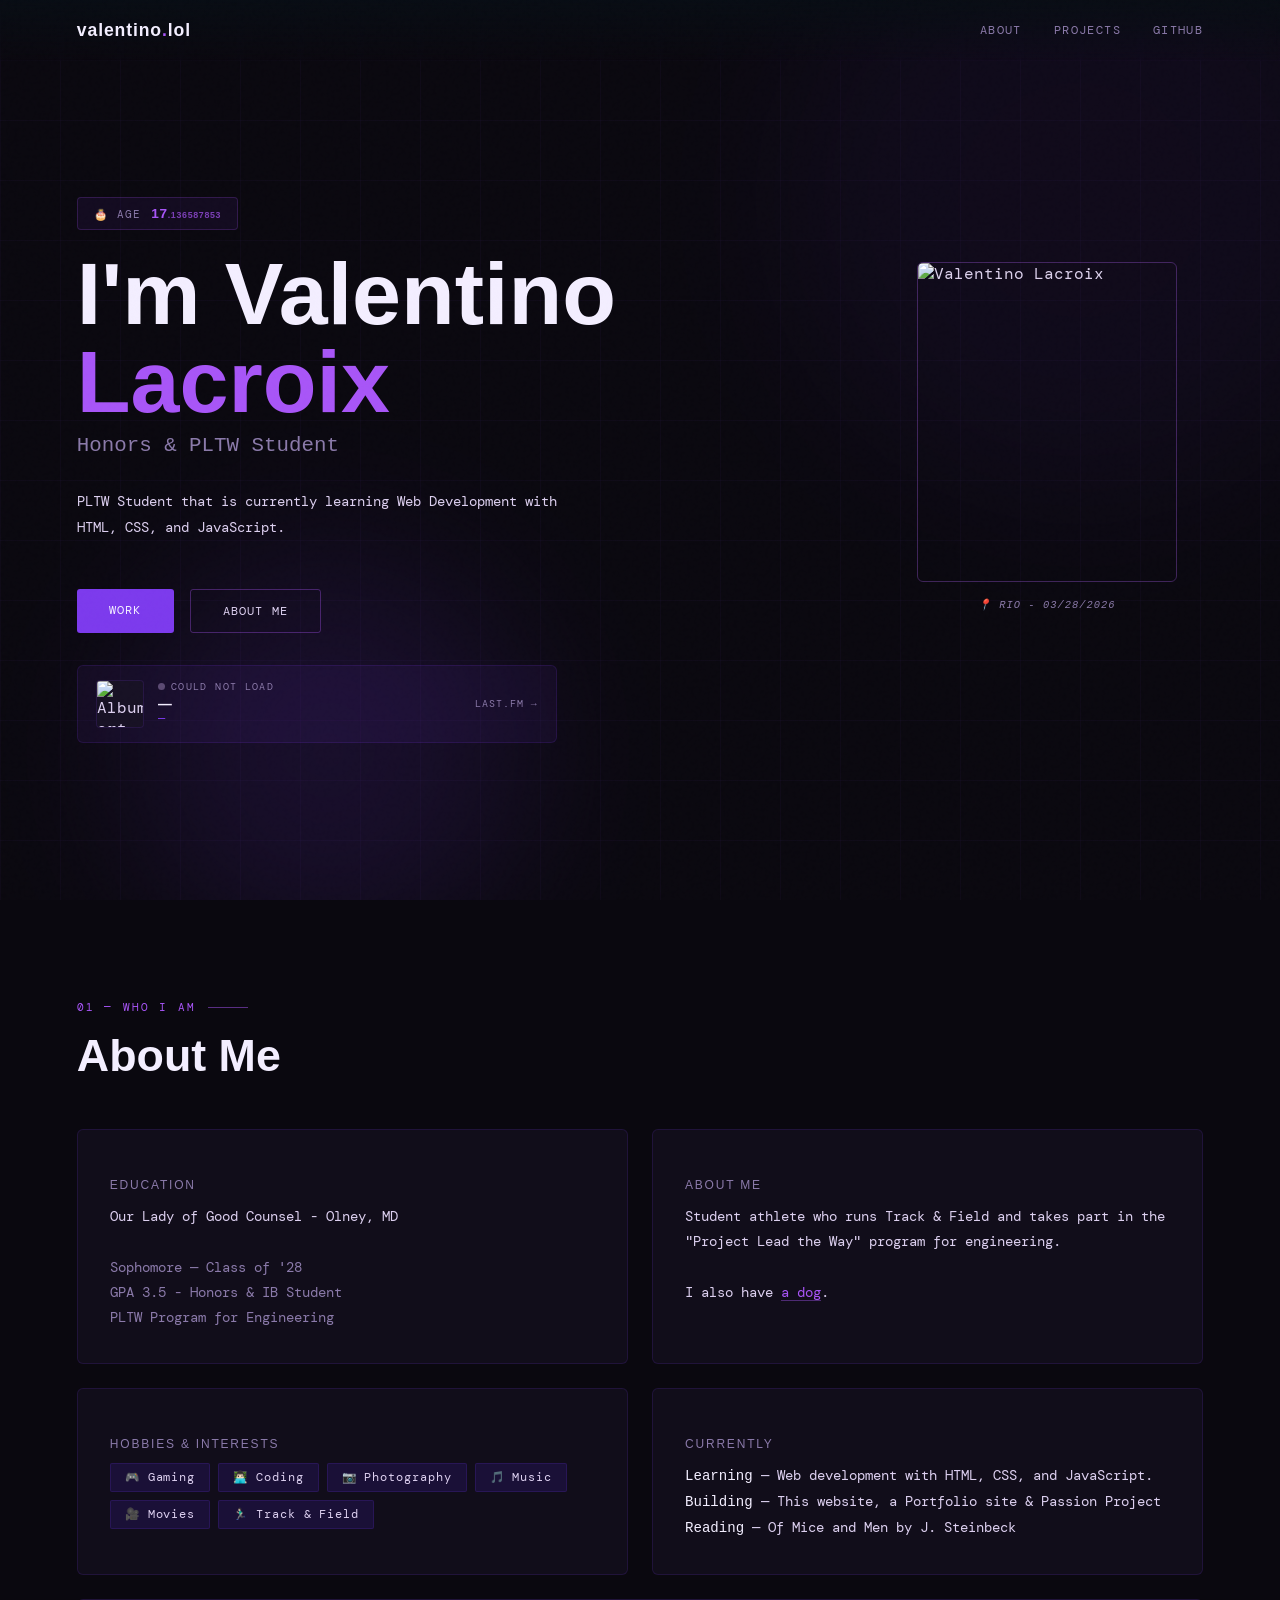
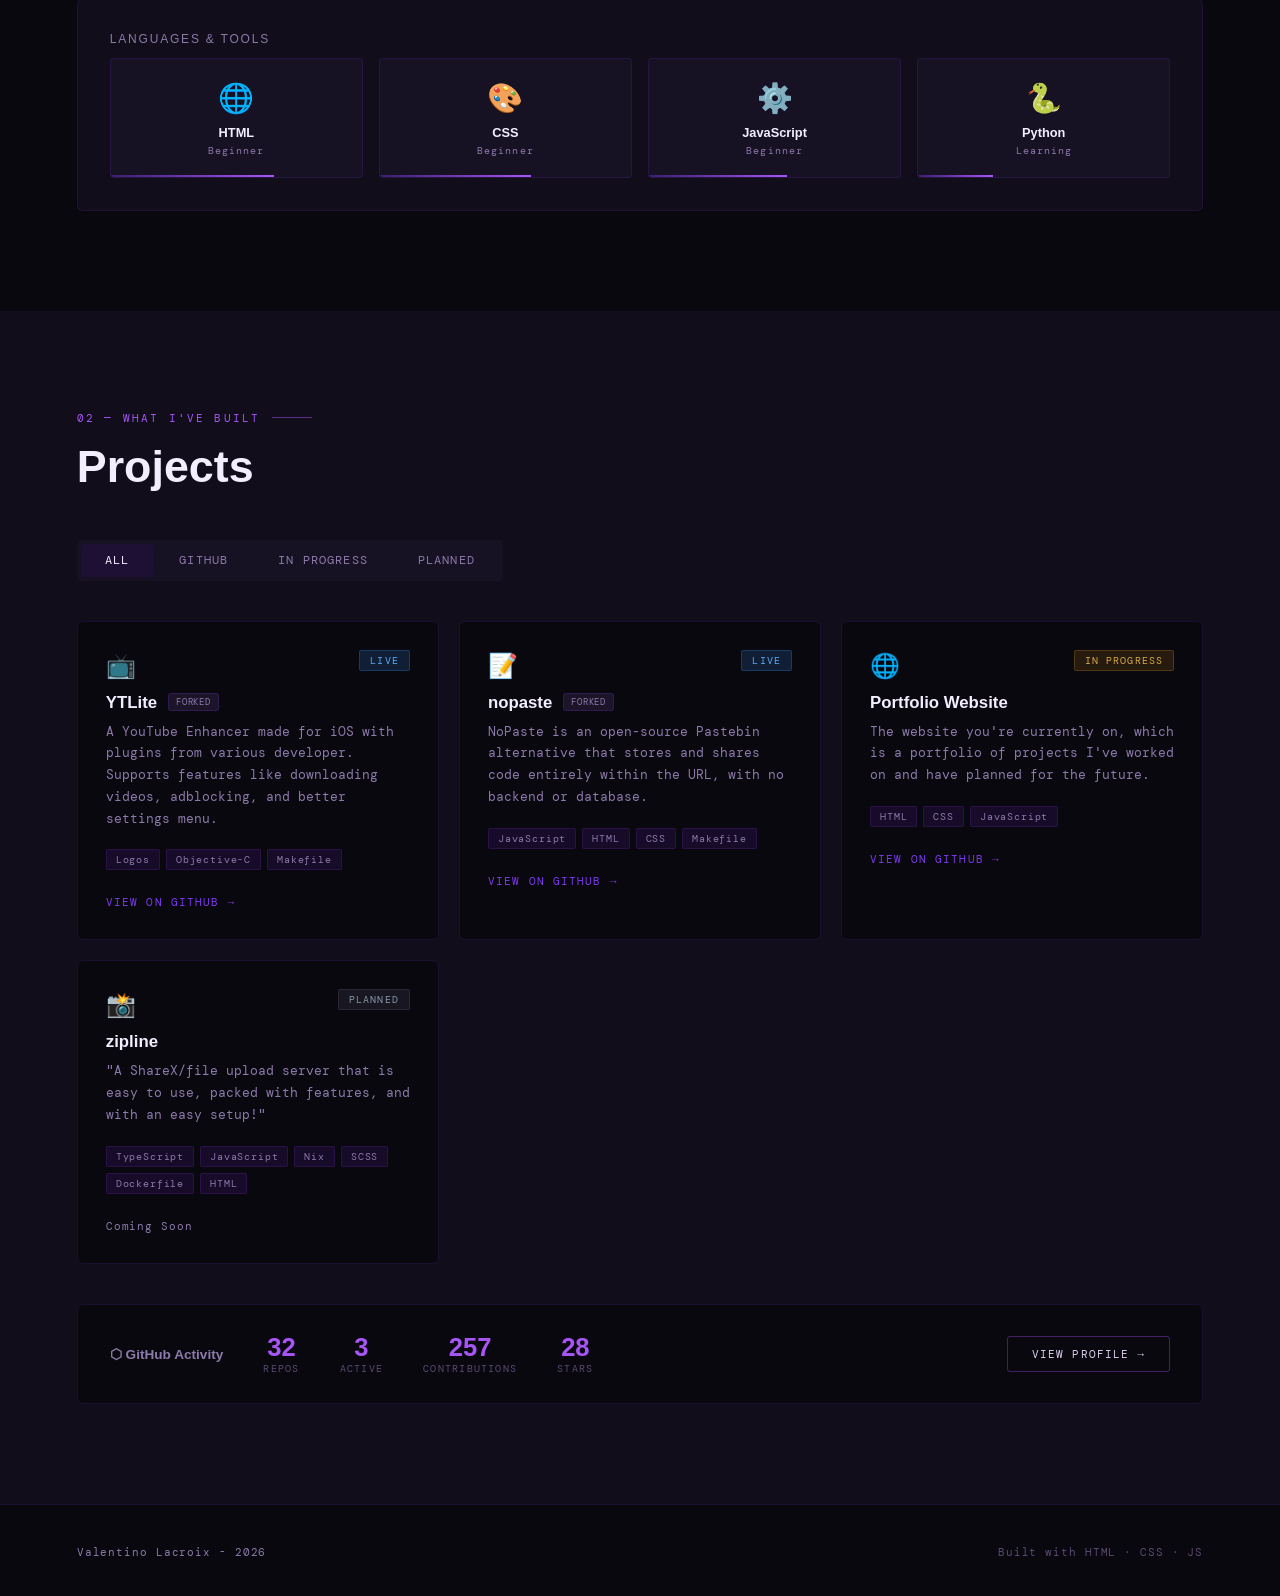
==== commit 311812a2: "update title" ====
--- a/index.html
+++ b/index.html
@@ -3,7 +3,7 @@
 <head>
   <meta charset="UTF-8">
   <meta name="viewport" content="width=device-width, initial-scale=1.0">
-  <title>Portfolio</title>
+  <title>valentino :)</title>
   <link href="https://fonts.googleapis.com/css2?family=Syne:wght@400;600;700;800&family=DM+Mono:wght@300;400;500&display=swap" rel="stylesheet">
   <link rel="stylesheet" href="styles.css">
   <link rel="icon" type="image/x-icon" href="favicon.ico">
